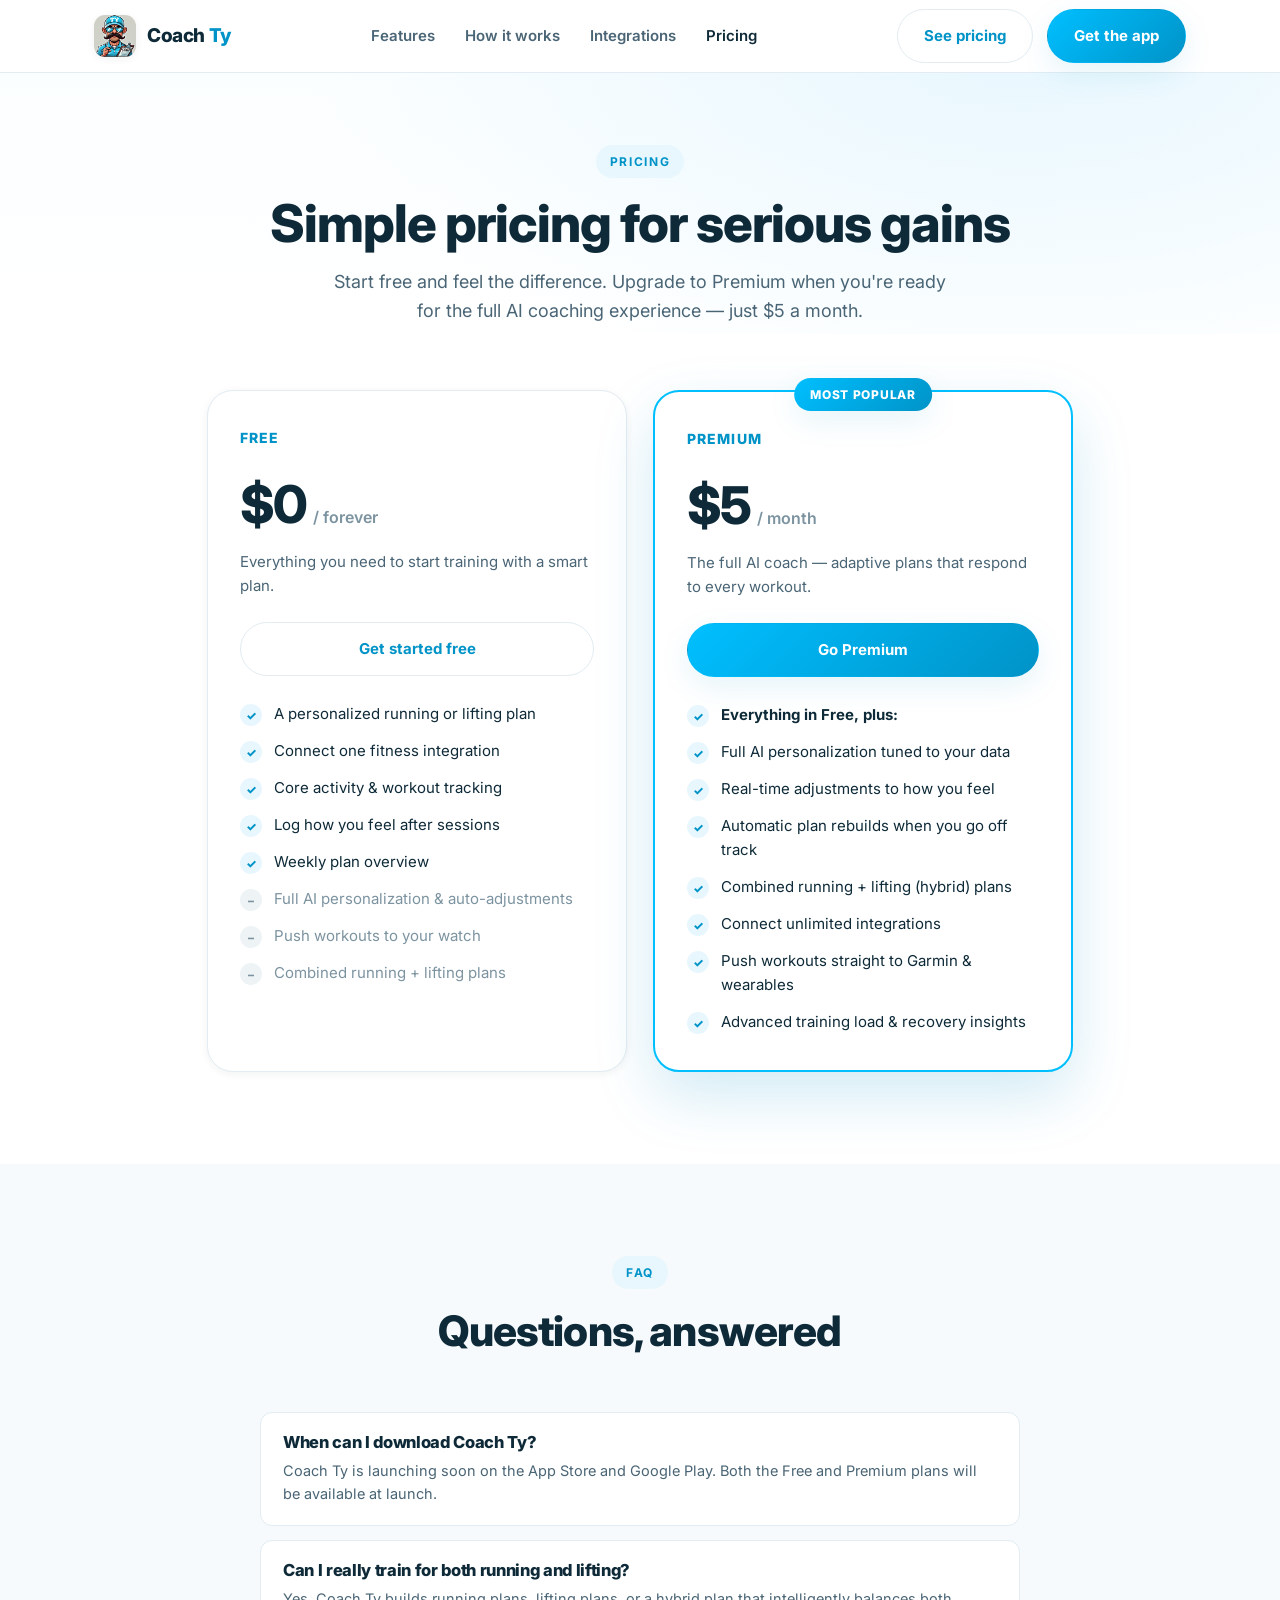
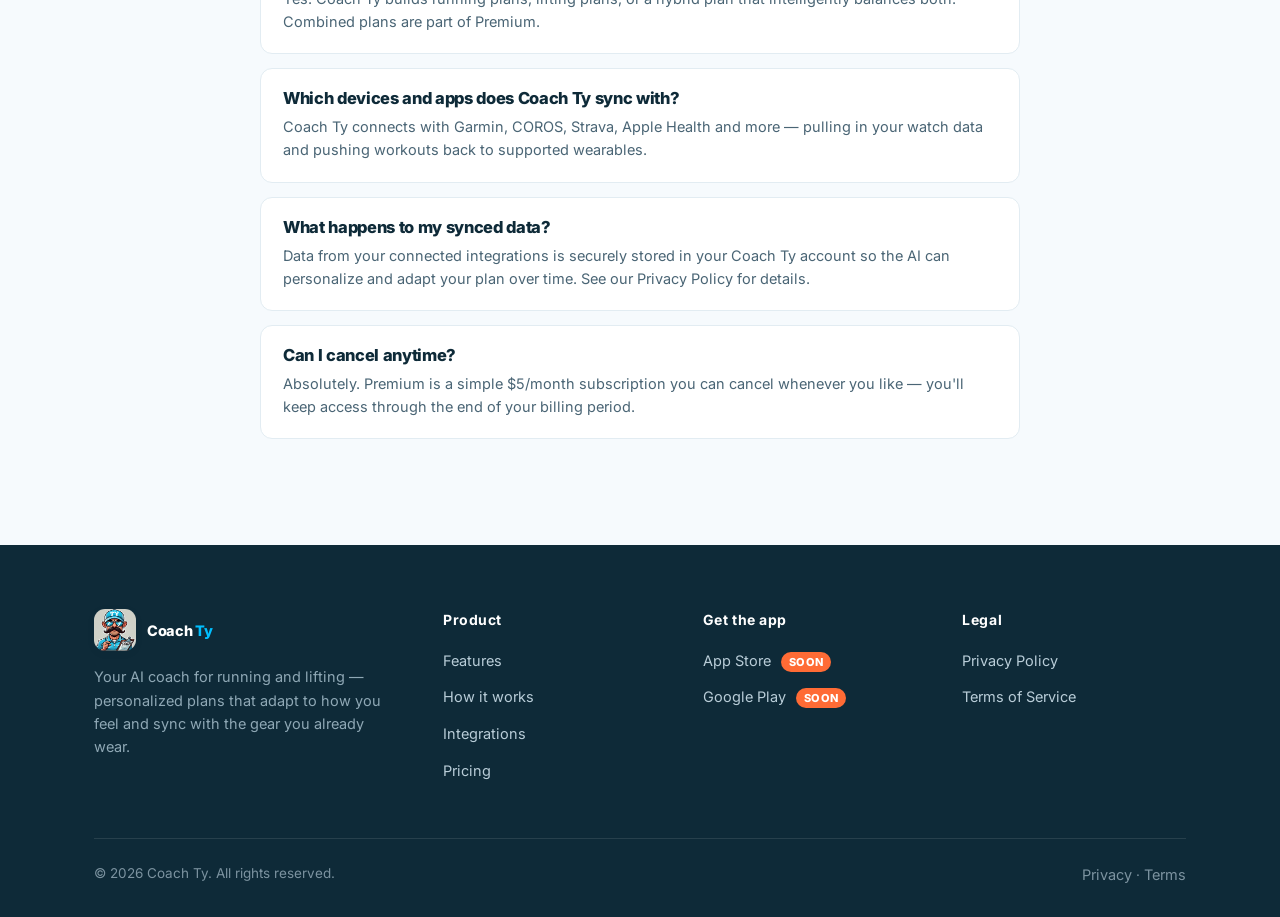
==== pricing.html @ 1398b13c "commit" ====
<!DOCTYPE html>
<html lang="en">
<head>
  <meta charset="UTF-8" />
  <meta name="viewport" content="width=device-width, initial-scale=1.0" />
  <title>Pricing — Coach Ty</title>
  <meta name="description" content="Coach Ty pricing. Start free, or go Premium for $5/month to unlock full AI personalization, unlimited adaptive plans, and two-way wearable sync." />
  <link rel="icon" type="image/png" href="static/img/logo.png" />
  <link rel="preconnect" href="https://fonts.googleapis.com" />
  <link rel="preconnect" href="https://fonts.gstatic.com" crossorigin />
  <link href="https://fonts.googleapis.com/css2?family=Inter:wght@400;500;600;700;800&display=swap" rel="stylesheet" />
  <link rel="stylesheet" href="static/css/styles.css" />
</head>
<body>

  <!-- NAV -->
  <header class="nav">
    <div class="container nav-inner">
      <a class="brand" href="index.html">
        <img src="static/img/logo.png" alt="Coach Ty logo" />
        <span>Coach<span class="tag"> Ty</span></span>
      </a>
      <nav class="nav-links">
        <a href="index.html#features">Features</a>
        <a href="index.html#how">How it works</a>
        <a href="index.html#integrations">Integrations</a>
        <a href="pricing.html">Pricing</a>
      </nav>
      <div class="nav-cta">
        <a href="pricing.html" class="btn btn-ghost">See pricing</a>
        <a href="index.html#download" class="btn btn-primary">Get the app</a>
      </div>
      <button class="nav-toggle" aria-label="Menu"><span></span><span></span><span></span></button>
    </div>
  </header>

  <!-- HEAD -->
  <section class="page-head">
    <div class="container">
      <span class="eyebrow">Pricing</span>
      <h1>Simple pricing for serious gains</h1>
      <p>Start free and feel the difference. Upgrade to Premium when you're ready for the full AI coaching experience — just $5 a month.</p>
    </div>
  </section>

  <!-- PRICING -->
  <section class="section" style="padding-top:56px;">
    <div class="container">
      <div class="price-grid">
        <!-- FREE -->
        <div class="price-card reveal">
          <span class="price-name">Free</span>
          <div class="price-amount"><span class="amt">$0</span><span class="per">/ forever</span></div>
          <p class="price-desc">Everything you need to start training with a smart plan.</p>
          <a href="index.html#download" class="btn btn-ghost">Get started free</a>
          <ul class="feat-list">
            <li><span class="ic">✓</span> A personalized running or lifting plan</li>
            <li><span class="ic">✓</span> Connect one fitness integration</li>
            <li><span class="ic">✓</span> Core activity &amp; workout tracking</li>
            <li><span class="ic">✓</span> Log how you feel after sessions</li>
            <li><span class="ic">✓</span> Weekly plan overview</li>
            <li class="muted"><span class="ic">–</span> Full AI personalization &amp; auto-adjustments</li>
            <li class="muted"><span class="ic">–</span> Push workouts to your watch</li>
            <li class="muted"><span class="ic">–</span> Combined running + lifting plans</li>
          </ul>
        </div>

        <!-- PREMIUM -->
        <div class="price-card featured reveal">
          <span class="price-tag">Most popular</span>
          <span class="price-name">Premium</span>
          <div class="price-amount"><span class="amt">$5</span><span class="per">/ month</span></div>
          <p class="price-desc">The full AI coach — adaptive plans that respond to every workout.</p>
          <a href="index.html#download" class="btn btn-primary">Go Premium</a>
          <ul class="feat-list">
            <li><span class="ic">✓</span> <strong>Everything in Free, plus:</strong></li>
            <li><span class="ic">✓</span> Full AI personalization tuned to your data</li>
            <li><span class="ic">✓</span> Real-time adjustments to how you feel</li>
            <li><span class="ic">✓</span> Automatic plan rebuilds when you go off track</li>
            <li><span class="ic">✓</span> Combined running + lifting (hybrid) plans</li>
            <li><span class="ic">✓</span> Connect unlimited integrations</li>
            <li><span class="ic">✓</span> Push workouts straight to Garmin &amp; wearables</li>
            <li><span class="ic">✓</span> Advanced training load &amp; recovery insights</li>
          </ul>
        </div>
      </div>
    </div>
  </section>

  <!-- FAQ -->
  <section class="section section-alt">
    <div class="container">
      <div class="section-head reveal">
        <span class="eyebrow">FAQ</span>
        <h2>Questions, answered</h2>
      </div>
      <div class="faq">
        <div class="faq-item reveal">
          <h4>When can I download Coach Ty?</h4>
          <p>Coach Ty is launching soon on the App Store and Google Play. Both the Free and Premium plans will be available at launch.</p>
        </div>
        <div class="faq-item reveal">
          <h4>Can I really train for both running and lifting?</h4>
          <p>Yes. Coach Ty builds running plans, lifting plans, or a hybrid plan that intelligently balances both. Combined plans are part of Premium.</p>
        </div>
        <div class="faq-item reveal">
          <h4>Which devices and apps does Coach Ty sync with?</h4>
          <p>Coach Ty connects with Garmin, COROS, Strava, Apple Health and more — pulling in your watch data and pushing workouts back to supported wearables.</p>
        </div>
        <div class="faq-item reveal">
          <h4>What happens to my synced data?</h4>
          <p>Data from your connected integrations is securely stored in your Coach Ty account so the AI can personalize and adapt your plan over time. See our <a href="privacy.html">Privacy Policy</a> for details.</p>
        </div>
        <div class="faq-item reveal">
          <h4>Can I cancel anytime?</h4>
          <p>Absolutely. Premium is a simple $5/month subscription you can cancel whenever you like — you'll keep access through the end of your billing period.</p>
        </div>
      </div>
    </div>
  </section>

  <!-- FOOTER -->
  <footer class="footer">
    <div class="container">
      <div class="footer-grid">
        <div>
          <a class="brand" href="index.html">
            <img src="static/img/logo.png" alt="Coach Ty logo" />
            <span>Coach<span class="tag"> Ty</span></span>
          </a>
          <p class="footer-about">Your AI coach for running and lifting — personalized plans that adapt to how you feel and sync with the gear you already wear.</p>
        </div>
        <div>
          <h5>Product</h5>
          <ul>
            <li><a href="index.html#features">Features</a></li>
            <li><a href="index.html#how">How it works</a></li>
            <li><a href="index.html#integrations">Integrations</a></li>
            <li><a href="pricing.html">Pricing</a></li>
          </ul>
        </div>
        <div>
          <h5>Get the app</h5>
          <ul>
            <li><a href="index.html#download">App Store <span class="footer-soon">Soon</span></a></li>
            <li><a href="index.html#download">Google Play <span class="footer-soon">Soon</span></a></li>
          </ul>
        </div>
        <div>
          <h5>Legal</h5>
          <ul>
            <li><a href="privacy.html">Privacy Policy</a></li>
            <li><a href="terms.html">Terms of Service</a></li>
          </ul>
        </div>
      </div>
      <div class="footer-bottom">
        <span>© 2026 Coach Ty. All rights reserved.</span>
        <span><a href="privacy.html">Privacy</a> · <a href="terms.html">Terms</a></span>
      </div>
    </div>
  </footer>

  <script src="static/js/main.js"></script>
</body>
</html>
---- static/css/styles.css ----
/* =========================================================
   Coach Ty — Design System
   Theme: Light blue + white, clean / modern / cutting-edge
   Accent palette mirrors the Coach Ty app:
     Run   #00BFFF   Lift  #FF6B35   Cross #34C759
   ========================================================= */

:root {
  /* Brand */
  --blue:        #00BFFF;   /* primary accent (run) */
  --blue-deep:   #0093C7;   /* darker hover */
  --blue-dark:   #007BA8;
  --blue-soft:   #E8F7FE;   /* tints / section bg */
  --blue-soft-2: #F4FBFF;
  --orange:      #FF6B35;   /* lift */
  --green:       #34C759;   /* cross-train */

  /* Neutrals */
  --bg:          #ffffff;
  --bg-alt:      #F6FAFD;
  --card-bg:     #ffffff;
  --text:        #0E2A38;
  --text-muted:  #4A6575;
  --text-subtle: #7C93A0;
  --border:      #E2ECF2;
  --divider:     #EEF3F6;

  /* Effects */
  --shadow-sm:  0 2px 8px rgba(14, 42, 56, 0.06);
  --shadow-md:  0 10px 30px rgba(0, 145, 199, 0.10);
  --shadow-lg:  0 24px 60px rgba(0, 145, 199, 0.18);
  --radius:     18px;
  --radius-sm:  12px;
  --radius-lg:  26px;
  --maxw:       1140px;

  --grad-blue: linear-gradient(135deg, #00BFFF 0%, #0093C7 100%);
  --grad-hero: radial-gradient(1200px 600px at 80% -10%, #E8F7FE 0%, rgba(232,247,254,0) 60%),
               linear-gradient(180deg, #FBFEFF 0%, #ffffff 100%);
}

/* ---------- Reset ---------- */
*, *::before, *::after { box-sizing: border-box; margin: 0; padding: 0; }

html { scroll-behavior: smooth; -webkit-text-size-adjust: 100%; }

body {
  font-family: 'Inter', -apple-system, BlinkMacSystemFont, 'Segoe UI', Roboto,
               Helvetica, Arial, sans-serif;
  color: var(--text);
  background: var(--bg);
  line-height: 1.6;
  -webkit-font-smoothing: antialiased;
  text-rendering: optimizeLegibility;
}

img { max-width: 100%; display: block; }
a { color: inherit; text-decoration: none; }

h1, h2, h3, h4 { line-height: 1.15; letter-spacing: -0.02em; font-weight: 800; }

.container {
  width: 100%;
  max-width: var(--maxw);
  margin: 0 auto;
  padding: 0 24px;
}

.eyebrow {
  display: inline-block;
  font-size: 12px;
  font-weight: 700;
  letter-spacing: 0.14em;
  text-transform: uppercase;
  color: var(--blue-deep);
  background: var(--blue-soft);
  padding: 7px 14px;
  border-radius: 999px;
  margin-bottom: 18px;
}

.section { padding: 92px 0; }
.section-alt { background: var(--bg-alt); }

.section-head { max-width: 680px; margin: 0 auto 56px; text-align: center; }
.section-head h2 { font-size: clamp(28px, 4vw, 42px); margin-bottom: 14px; }
.section-head p { font-size: 17px; color: var(--text-muted); }

.text-grad {
  background: var(--grad-blue);
  -webkit-background-clip: text;
  background-clip: text;
  -webkit-text-fill-color: transparent;
}

/* ---------- Buttons ---------- */
.btn {
  display: inline-flex;
  align-items: center;
  justify-content: center;
  gap: 9px;
  font-size: 15px;
  font-weight: 700;
  padding: 14px 26px;
  border-radius: 999px;
  border: 1.5px solid transparent;
  cursor: pointer;
  transition: transform .18s ease, box-shadow .18s ease, background .18s ease, color .18s ease;
  white-space: nowrap;
}
.btn-primary {
  background: var(--grad-blue);
  color: #fff;
  box-shadow: var(--shadow-md);
}
.btn-primary:hover { transform: translateY(-2px); box-shadow: var(--shadow-lg); }
.btn-ghost {
  background: #fff;
  color: var(--blue-deep);
  border-color: var(--border);
}
.btn-ghost:hover { border-color: var(--blue); transform: translateY(-2px); }
.btn-lg { padding: 17px 34px; font-size: 16px; }

/* ---------- Navbar ---------- */
.nav {
  position: sticky;
  top: 0;
  z-index: 100;
  background: rgba(255, 255, 255, 0.82);
  backdrop-filter: saturate(180%) blur(14px);
  -webkit-backdrop-filter: saturate(180%) blur(14px);
  border-bottom: 1px solid var(--border);
}
.nav-inner {
  height: 72px;
  display: flex;
  align-items: center;
  justify-content: space-between;
}
.brand { display: flex; align-items: center; gap: 11px; font-weight: 800; font-size: 19px; }
.brand img { width: 42px; height: 42px; border-radius: 11px; box-shadow: var(--shadow-sm); }
.brand span { letter-spacing: -0.02em; }
.brand .tag { color: var(--blue-deep); }

.nav-links { display: flex; align-items: center; gap: 30px; }
.nav-links a {
  font-size: 15px;
  font-weight: 600;
  color: var(--text-muted);
  transition: color .15s ease;
}
.nav-links a:hover, .nav-links a.active { color: var(--text); }
.nav-cta { display: flex; align-items: center; gap: 14px; }

.nav-toggle {
  display: none;
  background: none;
  border: 0;
  cursor: pointer;
  padding: 8px;
}
.nav-toggle span {
  display: block; width: 24px; height: 2px; background: var(--text);
  border-radius: 2px; transition: .25s;
}
.nav-toggle span + span { margin-top: 6px; }

/* ---------- Hero ---------- */
.hero { background: var(--grad-hero); padding: 86px 0 96px; overflow: hidden; }
.hero-grid {
  display: grid;
  grid-template-columns: 1.05fr 0.95fr;
  gap: 56px;
  align-items: center;
}
.hero h1 {
  font-size: clamp(38px, 5.4vw, 62px);
  margin-bottom: 22px;
}
.hero p.lead {
  font-size: 19px;
  color: var(--text-muted);
  max-width: 540px;
  margin-bottom: 32px;
}
.hero-actions { display: flex; flex-wrap: wrap; gap: 14px; margin-bottom: 28px; }
.hero-note { font-size: 14px; color: var(--text-subtle); }
.hero-note strong { color: var(--blue-deep); }

.hero-visual { position: relative; display: flex; justify-content: center; }
.hero-card {
  position: relative;
  width: 320px;
  background: #fff;
  border-radius: var(--radius-lg);
  box-shadow: var(--shadow-lg);
  border: 1px solid var(--border);
  padding: 22px;
  z-index: 2;
}
.hero-logo-wrap {
  position: absolute;
  inset: 0;
  display: flex;
  align-items: center;
  justify-content: center;
}
.hero-logo-glow {
  position: absolute;
  width: 380px; height: 380px;
  background: radial-gradient(circle, rgba(0,191,255,0.22), rgba(0,191,255,0) 70%);
  border-radius: 50%;
  filter: blur(6px);
}
.hero-mascot {
  width: 300px; height: auto;
  filter: drop-shadow(0 30px 50px rgba(0,123,168,0.28));
  position: relative; z-index: 2;
  animation: float 6s ease-in-out infinite;
}
@keyframes float {
  0%,100% { transform: translateY(0); }
  50%     { transform: translateY(-14px); }
}

/* Mini workout cards (mirrors the app day cards) */
.day-row { display: flex; flex-direction: column; gap: 10px; }
.day-card {
  border-radius: 14px;
  padding: 13px 15px;
  color: #fff;
}
.day-card .t { font-size: 14px; font-weight: 700; }
.day-card .s { font-size: 12px; color: rgba(255,255,255,0.9); margin-top: 2px; }
.run  { background: var(--blue); }
.lift { background: var(--orange); }
.cross{ background: var(--green); }
.rest {
  background: var(--divider);
  border: 1px solid var(--border);
  color: var(--text);
}
.rest .s { color: var(--text-subtle); }

/* ---------- Logo strip ---------- */
.logos {
  padding: 36px 0;
  border-bottom: 1px solid var(--border);
  background: #fff;
}
.logos p {
  text-align: center;
  font-size: 12px;
  letter-spacing: 0.14em;
  text-transform: uppercase;
  color: var(--text-subtle);
  font-weight: 700;
  margin-bottom: 20px;
}
.logo-list {
  display: flex;
  flex-wrap: wrap;
  justify-content: center;
  gap: 14px 18px;
}
.logo-pill {
  display: inline-flex;
  align-items: center;
  gap: 9px;
  font-weight: 700;
  font-size: 15px;
  color: var(--text-muted);
  background: var(--bg-alt);
  border: 1px solid var(--border);
  padding: 10px 18px;
  border-radius: 999px;
}
.logo-pill .dot { width: 9px; height: 9px; border-radius: 50%; }

/* ---------- Feature cards ---------- */
.grid-3 {
  display: grid;
  grid-template-columns: repeat(3, 1fr);
  gap: 24px;
}
.card {
  background: var(--card-bg);
  border: 1px solid var(--border);
  border-radius: var(--radius);
  padding: 30px 26px;
  box-shadow: var(--shadow-sm);
  transition: transform .2s ease, box-shadow .2s ease, border-color .2s ease;
}
.card:hover { transform: translateY(-4px); box-shadow: var(--shadow-md); border-color: #D6E8F2; }
.card-icon {
  width: 52px; height: 52px;
  border-radius: 14px;
  display: grid; place-items: center;
  font-size: 24px;
  margin-bottom: 18px;
  background: var(--blue-soft);
}
.card h3 { font-size: 19px; margin-bottom: 10px; }
.card p { font-size: 15px; color: var(--text-muted); }

/* ---------- Steps ---------- */
.steps { display: grid; grid-template-columns: repeat(4, 1fr); gap: 22px; }
.step { text-align: left; }
.step .num {
  width: 42px; height: 42px;
  border-radius: 50%;
  background: var(--grad-blue);
  color: #fff;
  display: grid; place-items: center;
  font-weight: 800; font-size: 17px;
  margin-bottom: 16px;
  box-shadow: var(--shadow-sm);
}
.step h4 { font-size: 17px; margin-bottom: 8px; }
.step p { font-size: 14.5px; color: var(--text-muted); }

/* ---------- Split / integrations feature ---------- */
.split {
  display: grid;
  grid-template-columns: 1fr 1fr;
  gap: 56px;
  align-items: center;
}
.split h2 { font-size: clamp(26px, 3.6vw, 38px); margin-bottom: 16px; }
.split p { font-size: 16.5px; color: var(--text-muted); margin-bottom: 14px; }
.check-list { list-style: none; margin-top: 8px; }
.check-list li {
  display: flex; gap: 12px; align-items: flex-start;
  font-size: 15.5px; color: var(--text); padding: 9px 0;
}
.check-list .ic {
  flex: 0 0 22px; width: 22px; height: 22px; border-radius: 50%;
  background: var(--blue-soft); color: var(--blue-deep);
  display: grid; place-items: center; font-size: 13px; font-weight: 800;
  margin-top: 1px;
}
.split-visual {
  background: var(--grad-blue);
  border-radius: var(--radius-lg);
  padding: 38px;
  color: #fff;
  box-shadow: var(--shadow-lg);
}
.sync-row {
  display: flex; align-items: center; justify-content: space-between;
  background: rgba(255,255,255,0.14);
  border: 1px solid rgba(255,255,255,0.22);
  border-radius: 14px;
  padding: 15px 18px;
  margin-bottom: 12px;
  backdrop-filter: blur(4px);
}
.sync-row:last-child { margin-bottom: 0; }
.sync-row .name { font-weight: 700; font-size: 15px; }
.sync-row .meta { font-size: 12.5px; color: rgba(255,255,255,0.82); margin-top: 1px; }
.sync-badge {
  font-size: 11px; font-weight: 800; letter-spacing: .04em;
  background: rgba(255,255,255,0.95); color: var(--blue-deep);
  padding: 5px 11px; border-radius: 999px; text-transform: uppercase;
}

/* ---------- App store CTA ---------- */
.cta-band {
  background: var(--grad-blue);
  border-radius: 28px;
  padding: 64px 40px;
  text-align: center;
  color: #fff;
  box-shadow: var(--shadow-lg);
  position: relative;
  overflow: hidden;
}
.cta-band::before {
  content: '';
  position: absolute; inset: 0;
  background: radial-gradient(600px 300px at 50% -30%, rgba(255,255,255,0.25), transparent 70%);
}
.cta-band h2 { font-size: clamp(28px, 4vw, 42px); margin-bottom: 14px; position: relative; }
.cta-band p { font-size: 18px; color: rgba(255,255,255,0.92); margin-bottom: 30px; position: relative; }

.store-row {
  display: flex; flex-wrap: wrap; gap: 16px; justify-content: center;
  position: relative;
}
.store-btn {
  display: inline-flex; align-items: center; gap: 13px;
  background: #0E2A38; color: #fff;
  padding: 13px 24px; border-radius: 14px;
  border: 1px solid rgba(255,255,255,0.12);
  transition: transform .18s ease, box-shadow .18s ease;
  text-align: left;
}
.store-btn:hover { transform: translateY(-3px); box-shadow: 0 16px 34px rgba(14,42,56,0.35); }
.store-btn .ic { font-size: 28px; line-height: 1; }
.store-btn .lines { display: flex; flex-direction: column; line-height: 1.2; }
.store-btn .small { font-size: 10.5px; letter-spacing: .06em; text-transform: uppercase; color: rgba(255,255,255,0.7); }
.store-btn .big { font-size: 17px; font-weight: 700; }
.store-btn .soon {
  margin-left: 6px; font-size: 10px; font-weight: 800;
  background: var(--orange); color: #fff;
  padding: 3px 8px; border-radius: 999px; text-transform: uppercase; letter-spacing: .05em;
}

/* ---------- Pricing ---------- */
.page-head { text-align: center; padding: 72px 0 8px; background: var(--grad-hero); }
.page-head .eyebrow { margin-bottom: 16px; }
.page-head h1 { font-size: clamp(34px, 5vw, 52px); margin-bottom: 14px; }
.page-head p { font-size: 18px; color: var(--text-muted); max-width: 620px; margin: 0 auto; }

.price-grid {
  display: grid;
  grid-template-columns: repeat(2, minmax(0, 420px));
  justify-content: center;
  gap: 26px;
  align-items: stretch;
}
.price-card {
  background: #fff;
  border: 1px solid var(--border);
  border-radius: var(--radius-lg);
  padding: 36px 32px;
  display: flex; flex-direction: column;
  box-shadow: var(--shadow-sm);
}
.price-card.featured {
  border: 2px solid var(--blue);
  box-shadow: var(--shadow-lg);
  position: relative;
}
.price-tag {
  position: absolute; top: -14px; left: 50%; transform: translateX(-50%);
  background: var(--grad-blue); color: #fff;
  font-size: 12px; font-weight: 800; letter-spacing: .06em; text-transform: uppercase;
  padding: 7px 16px; border-radius: 999px; box-shadow: var(--shadow-md);
}
.price-name { font-size: 14px; font-weight: 800; text-transform: uppercase; letter-spacing: .08em; color: var(--blue-deep); }
.price-amount { display: flex; align-items: baseline; gap: 6px; margin: 14px 0 4px; }
.price-amount .amt { font-size: 52px; font-weight: 800; letter-spacing: -0.03em; }
.price-amount .per { font-size: 16px; color: var(--text-subtle); font-weight: 600; }
.price-desc { font-size: 15px; color: var(--text-muted); margin-bottom: 24px; }
.price-card .btn { width: 100%; margin-bottom: 26px; }
.feat-list { list-style: none; display: flex; flex-direction: column; gap: 13px; }
.feat-list li { display: flex; gap: 12px; align-items: flex-start; font-size: 15px; color: var(--text); }
.feat-list .ic {
  flex: 0 0 22px; width: 22px; height: 22px; border-radius: 50%;
  background: var(--blue-soft); color: var(--blue-deep);
  display: grid; place-items: center; font-size: 12px; font-weight: 800; margin-top: 2px;
}
.feat-list .muted { color: var(--text-subtle); }
.feat-list .muted .ic { background: var(--divider); color: var(--text-subtle); }

.faq { max-width: 760px; margin: 0 auto; }
.faq-item {
  border: 1px solid var(--border);
  border-radius: var(--radius-sm);
  padding: 20px 22px;
  margin-bottom: 14px;
  background: #fff;
}
.faq-item h4 { font-size: 16.5px; margin-bottom: 7px; }
.faq-item p { font-size: 14.5px; color: var(--text-muted); }

/* ---------- Legal pages ---------- */
.legal { padding: 56px 0 90px; }
.legal-wrap { max-width: 820px; margin: 0 auto; }
.legal-wrap .updated { font-size: 14px; color: var(--text-subtle); margin-bottom: 36px; }
.legal-wrap h2 {
  font-size: 23px; margin: 38px 0 12px; padding-top: 8px;
}
.legal-wrap h3 { font-size: 17px; margin: 22px 0 8px; font-weight: 700; }
.legal-wrap p { font-size: 15.5px; color: var(--text-muted); margin-bottom: 14px; }
.legal-wrap ul { margin: 0 0 16px 22px; }
.legal-wrap li { font-size: 15.5px; color: var(--text-muted); margin-bottom: 8px; }
.legal-wrap a { color: var(--blue-deep); font-weight: 600; }
.legal-toc {
  background: var(--bg-alt);
  border: 1px solid var(--border);
  border-radius: var(--radius-sm);
  padding: 22px 26px;
  margin-bottom: 36px;
}
.legal-toc strong { display: block; font-size: 13px; text-transform: uppercase; letter-spacing: .08em; color: var(--text-subtle); margin-bottom: 12px; }
.legal-toc ol { margin-left: 20px; }
.legal-toc li { font-size: 15px; margin-bottom: 6px; }
.callout {
  background: var(--blue-soft);
  border: 1px solid #CFEDFA;
  border-left: 4px solid var(--blue);
  border-radius: var(--radius-sm);
  padding: 18px 20px;
  margin: 0 0 22px;
}
.callout p { color: var(--text); margin: 0; font-size: 15px; }

/* ---------- Footer ---------- */
.footer {
  background: #0E2A38;
  color: #B9CDD8;
  padding: 64px 0 30px;
}
.footer-grid {
  display: grid;
  grid-template-columns: 1.4fr 1fr 1fr 1fr;
  gap: 36px;
  margin-bottom: 44px;
}
.footer .brand { color: #fff; margin-bottom: 14px; }
.footer .brand .tag { color: var(--blue); }
.footer-about { font-size: 14.5px; color: #8FA8B5; max-width: 300px; }
.footer h5 { color: #fff; font-size: 14px; margin-bottom: 16px; letter-spacing: .04em; }
.footer ul { list-style: none; }
.footer li { margin-bottom: 11px; }
.footer a { font-size: 14.5px; color: #B9CDD8; transition: color .15s; }
.footer a:hover { color: var(--blue); }
.footer-soon {
  font-size: 11px; font-weight: 800; color: #fff;
  background: var(--orange); padding: 3px 8px; border-radius: 999px;
  margin-left: 6px; text-transform: uppercase; letter-spacing: .04em;
}
.footer-bottom {
  border-top: 1px solid rgba(255,255,255,0.1);
  padding-top: 24px;
  display: flex; justify-content: space-between; flex-wrap: wrap; gap: 12px;
  font-size: 13.5px; color: #7C93A0;
}
.footer-bottom a { color: #7C93A0; }
.footer-bottom a:hover { color: var(--blue); }

/* ---------- Reveal animation ---------- */
.reveal { opacity: 0; transform: translateY(22px); transition: opacity .6s ease, transform .6s ease; }
.reveal.in { opacity: 1; transform: none; }

/* ---------- Responsive ---------- */
@media (max-width: 900px) {
  .hero-grid { grid-template-columns: 1fr; gap: 40px; }
  .hero-visual { order: -1; }
  .grid-3 { grid-template-columns: 1fr; }
  .steps { grid-template-columns: repeat(2, 1fr); }
  .split { grid-template-columns: 1fr; gap: 36px; }
  .footer-grid { grid-template-columns: 1fr 1fr; }
  .price-grid { grid-template-columns: minmax(0, 460px); }

  .nav-links, .nav-cta .btn-ghost { display: none; }
  .nav-toggle { display: block; }
  .nav.open .nav-links {
    display: flex; flex-direction: column; gap: 0;
    position: absolute; top: 72px; left: 0; right: 0;
    background: #fff; border-bottom: 1px solid var(--border);
    padding: 8px 24px 18px;
  }
  .nav.open .nav-links a { padding: 13px 0; border-bottom: 1px solid var(--divider); width: 100%; }
}

@media (max-width: 540px) {
  .section { padding: 64px 0; }
  .steps { grid-template-columns: 1fr; }
  .footer-grid { grid-template-columns: 1fr; }
  .cta-band { padding: 48px 22px; }
  .hero { padding: 56px 0 64px; }
  .footer-bottom { flex-direction: column; }
}
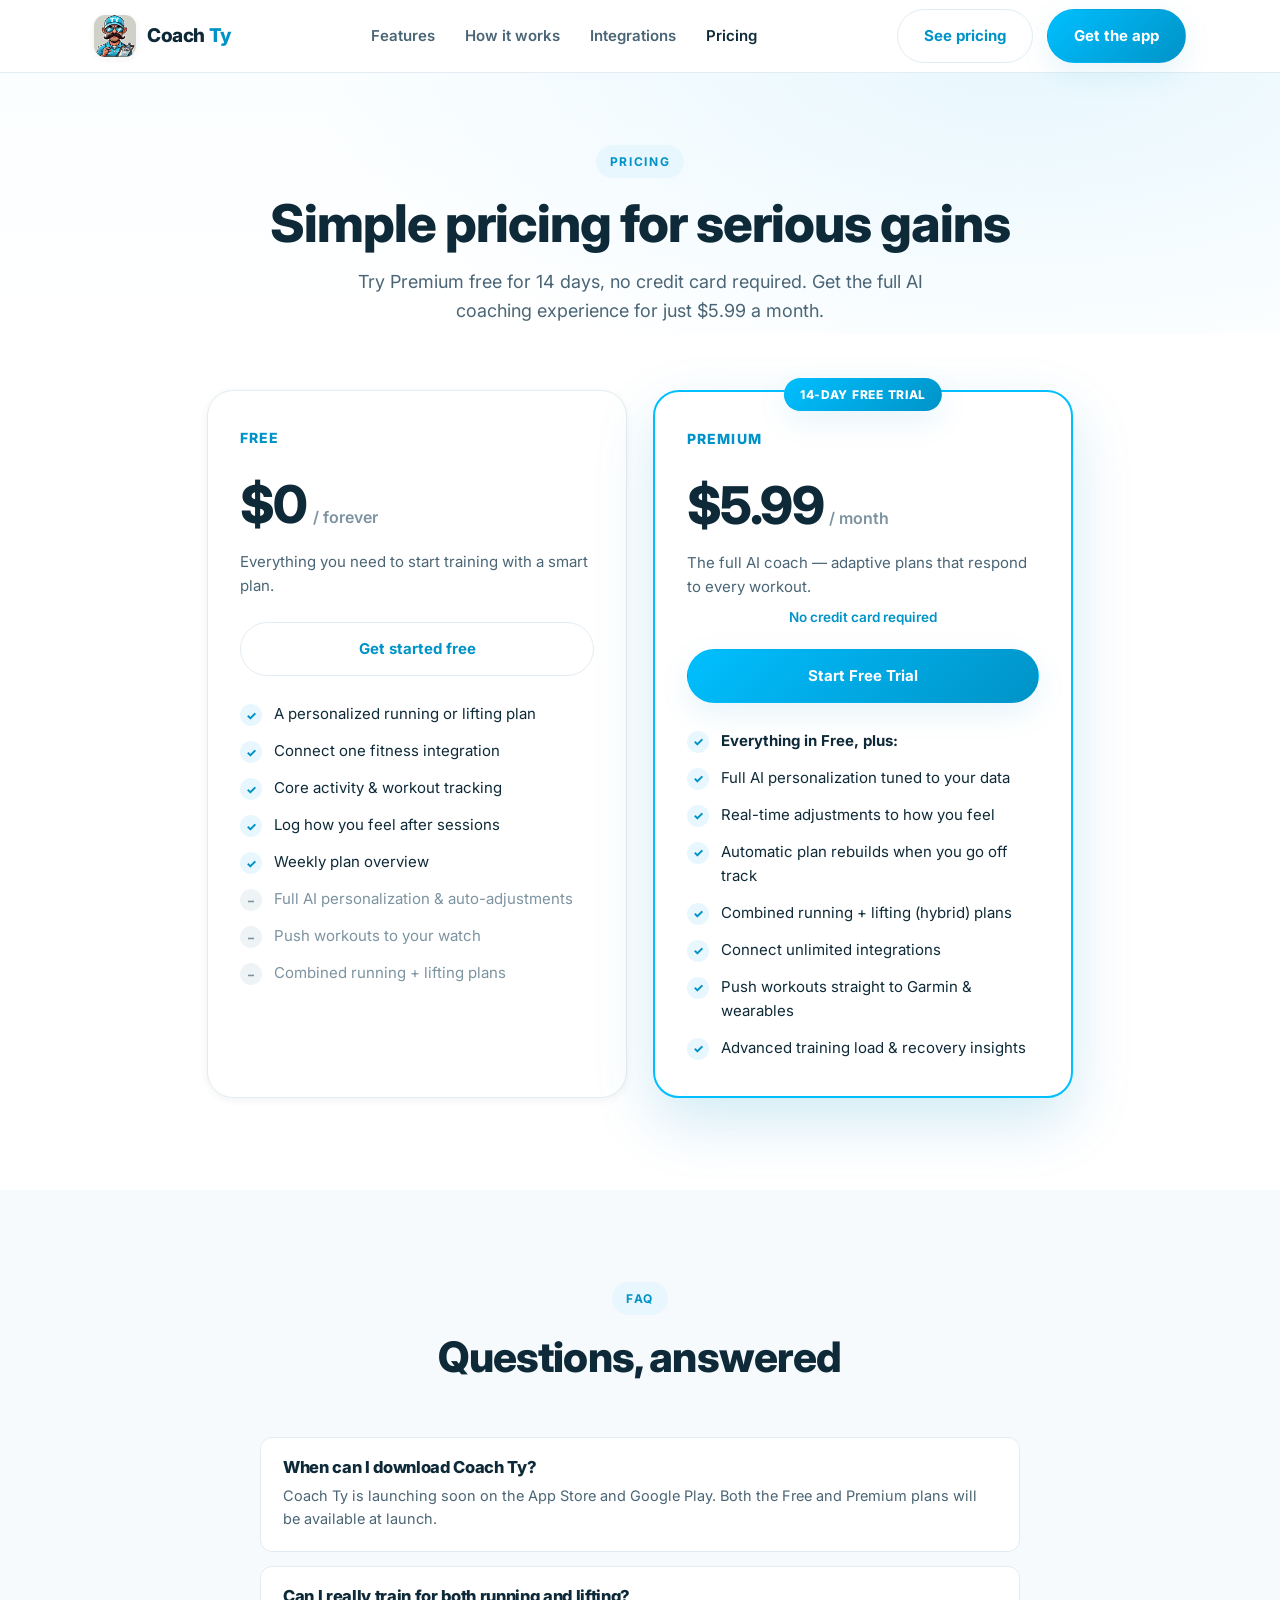
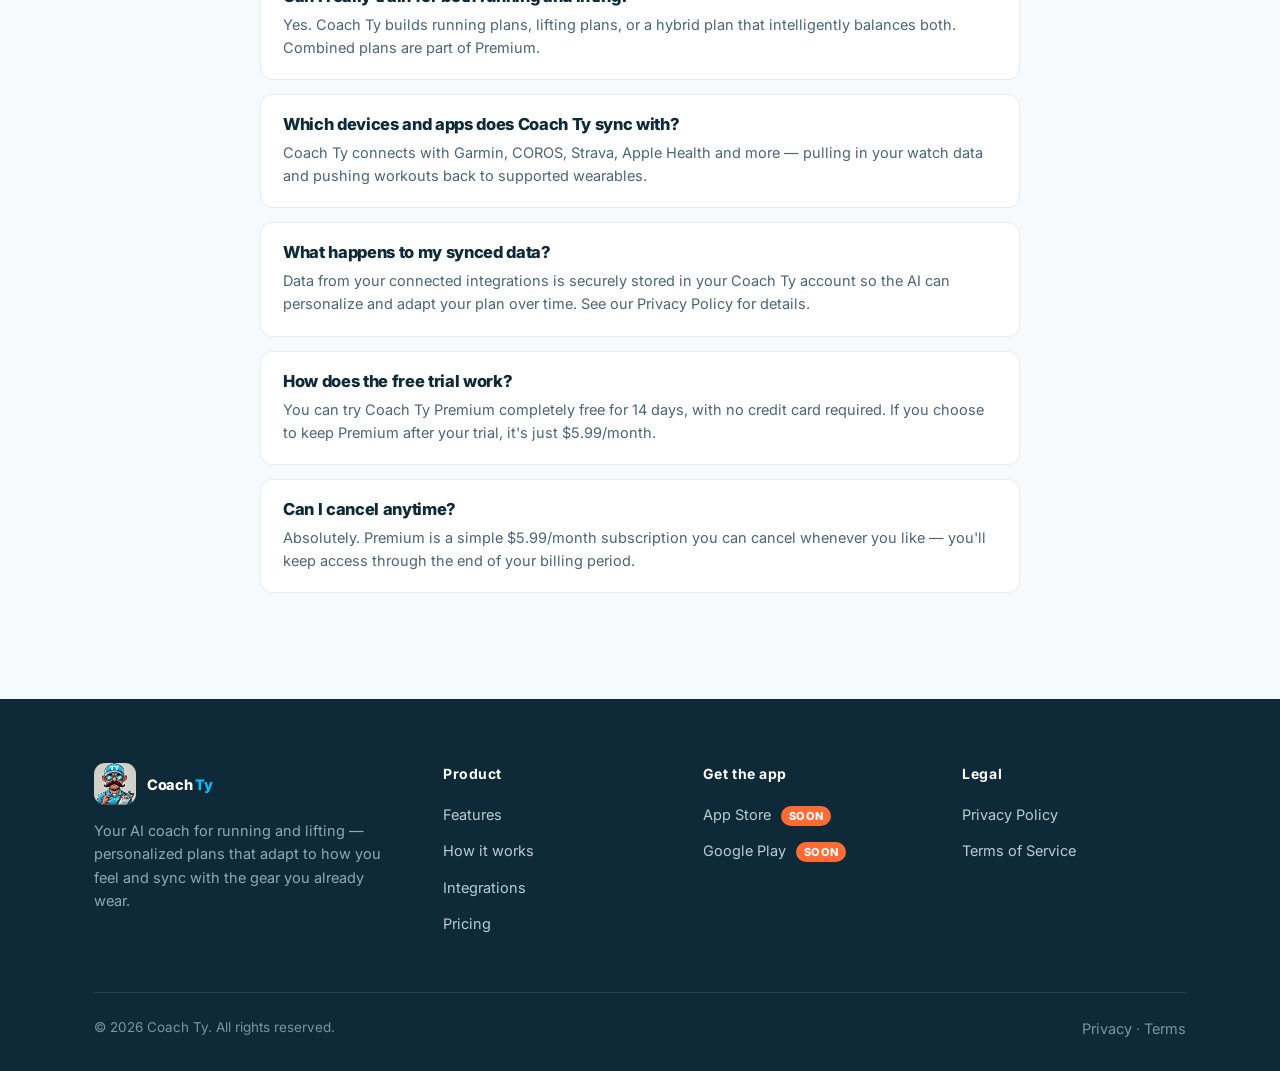
==== commit 1b8effae: "updates to site" ====
--- a/pricing.html
+++ b/pricing.html
@@ -4,7 +4,7 @@
   <meta charset="UTF-8" />
   <meta name="viewport" content="width=device-width, initial-scale=1.0" />
   <title>Pricing — Coach Ty</title>
-  <meta name="description" content="Coach Ty pricing. Start free, or go Premium for $5/month to unlock full AI personalization, unlimited adaptive plans, and two-way wearable sync." />
+  <meta name="description" content="Coach Ty pricing. Try Premium free for 14 days, then just $5.99/month. Unlock full AI personalization, unlimited adaptive plans, and wearable sync with no credit card required." />
   <link rel="icon" type="image/png" href="static/img/logo.png" />
   <link rel="preconnect" href="https://fonts.googleapis.com" />
   <link rel="preconnect" href="https://fonts.gstatic.com" crossorigin />
@@ -39,7 +39,7 @@
     <div class="container">
       <span class="eyebrow">Pricing</span>
       <h1>Simple pricing for serious gains</h1>
-      <p>Start free and feel the difference. Upgrade to Premium when you're ready for the full AI coaching experience — just $5 a month.</p>
+      <p>Try Premium free for 14 days, no credit card required. Get the full AI coaching experience for just $5.99 a month.</p>
     </div>
   </section>
 
@@ -67,11 +67,12 @@
 
         <!-- PREMIUM -->
         <div class="price-card featured reveal">
-          <span class="price-tag">Most popular</span>
+          <span class="price-tag">14-Day Free Trial</span>
           <span class="price-name">Premium</span>
-          <div class="price-amount"><span class="amt">$5</span><span class="per">/ month</span></div>
-          <p class="price-desc">The full AI coach — adaptive plans that respond to every workout.</p>
-          <a href="index.html#download" class="btn btn-primary">Go Premium</a>
+          <div class="price-amount"><span class="amt">$5.99</span><span class="per">/ month</span></div>
+          <p class="price-desc" style="margin-bottom: 8px;">The full AI coach — adaptive plans that respond to every workout.</p>
+          <div style="font-size: 13.5px; font-weight: 600; color: var(--blue-deep); margin-bottom: 20px; text-align: center;">No credit card required</div>
+          <a href="index.html#download" class="btn btn-primary">Start Free Trial</a>
           <ul class="feat-list">
             <li><span class="ic">✓</span> <strong>Everything in Free, plus:</strong></li>
             <li><span class="ic">✓</span> Full AI personalization tuned to your data</li>
@@ -112,8 +113,12 @@
           <p>Data from your connected integrations is securely stored in your Coach Ty account so the AI can personalize and adapt your plan over time. See our <a href="privacy.html">Privacy Policy</a> for details.</p>
         </div>
         <div class="faq-item reveal">
+          <h4>How does the free trial work?</h4>
+          <p>You can try Coach Ty Premium completely free for 14 days, with no credit card required. If you choose to keep Premium after your trial, it's just $5.99/month.</p>
+        </div>
+        <div class="faq-item reveal">
           <h4>Can I cancel anytime?</h4>
-          <p>Absolutely. Premium is a simple $5/month subscription you can cancel whenever you like — you'll keep access through the end of your billing period.</p>
+          <p>Absolutely. Premium is a simple $5.99/month subscription you can cancel whenever you like — you'll keep access through the end of your billing period.</p>
         </div>
       </div>
     </div>
--- a/static/css/styles.css
+++ b/static/css/styles.css
@@ -364,6 +364,12 @@
   background: rgba(255,255,255,0.95); color: var(--blue-deep);
   padding: 5px 11px; border-radius: 999px; text-transform: uppercase;
 }
+.sync-badge.soon {
+  background: rgba(255,255,255,0.15);
+  color: rgba(255,255,255,0.85);
+  border: 1px solid rgba(255,255,255,0.2);
+  backdrop-filter: blur(2px);
+}
 
 /* ---------- App store CTA ---------- */
 .cta-band {
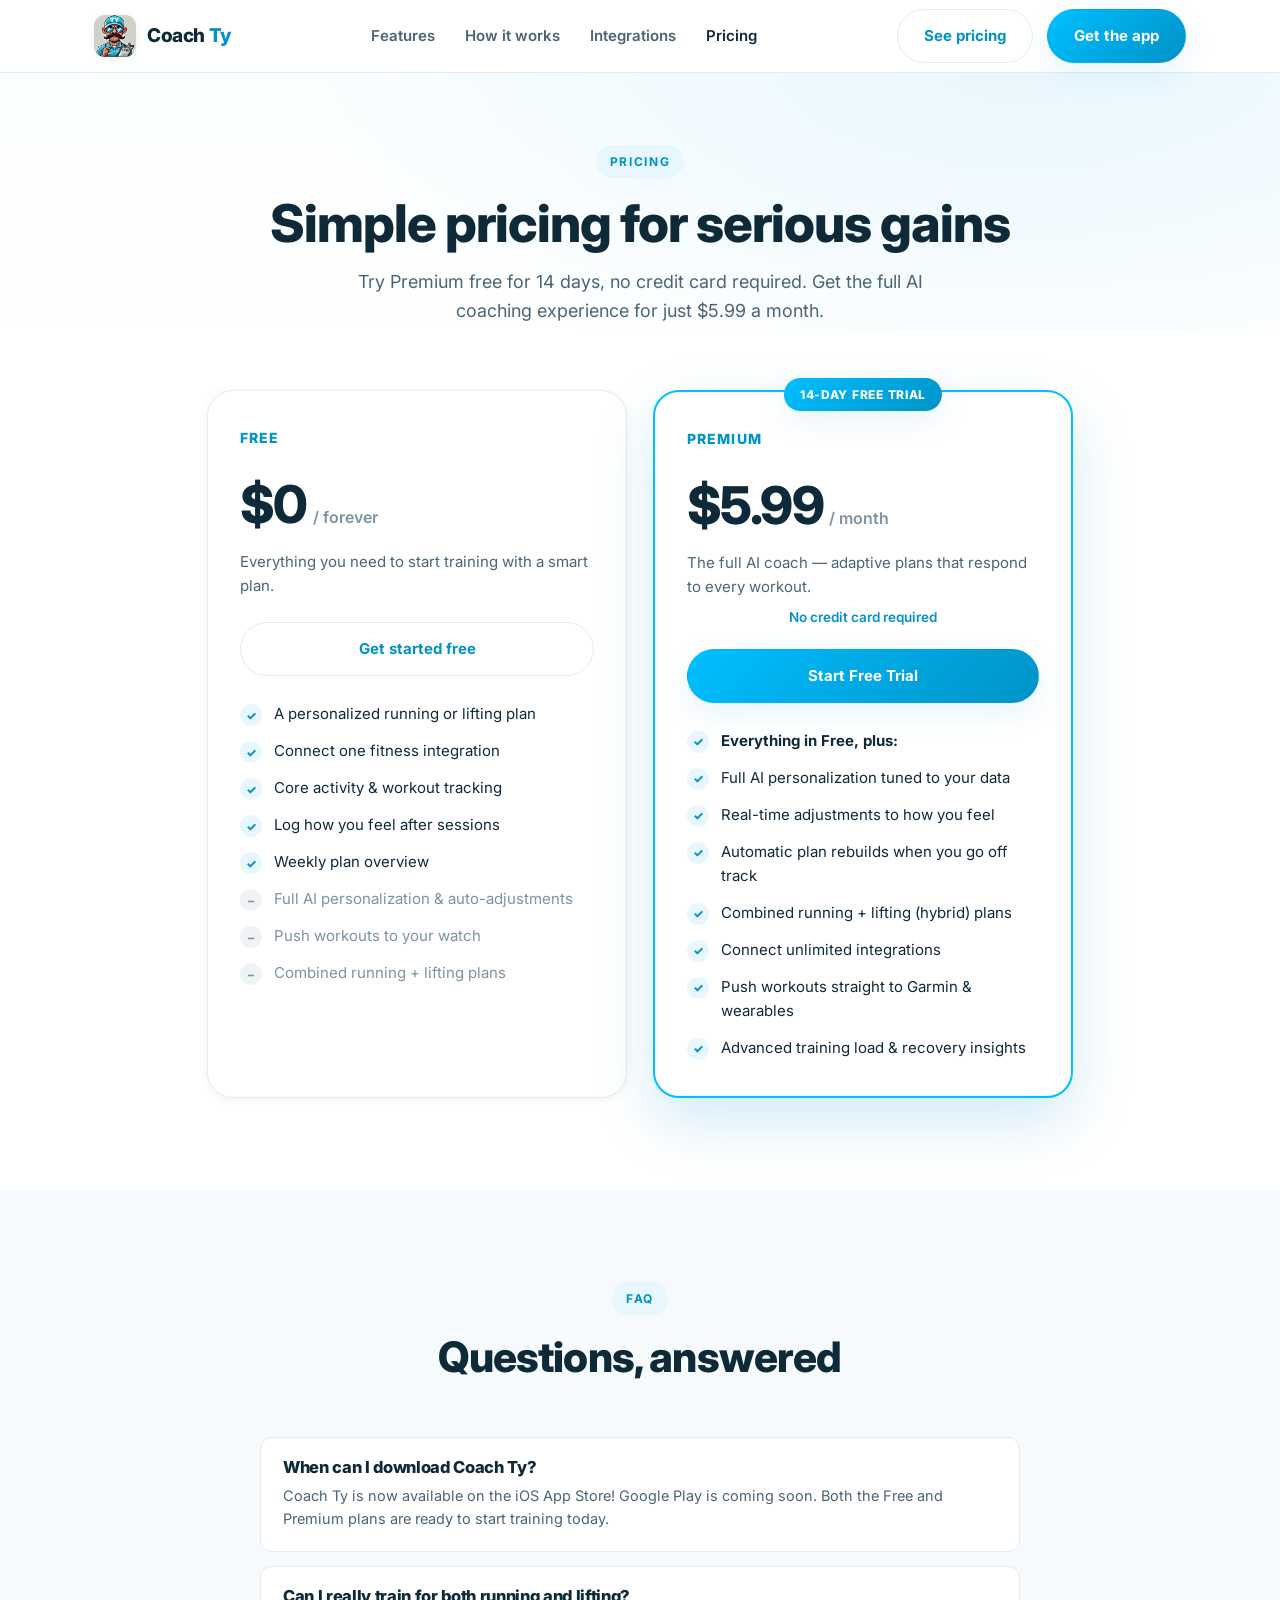
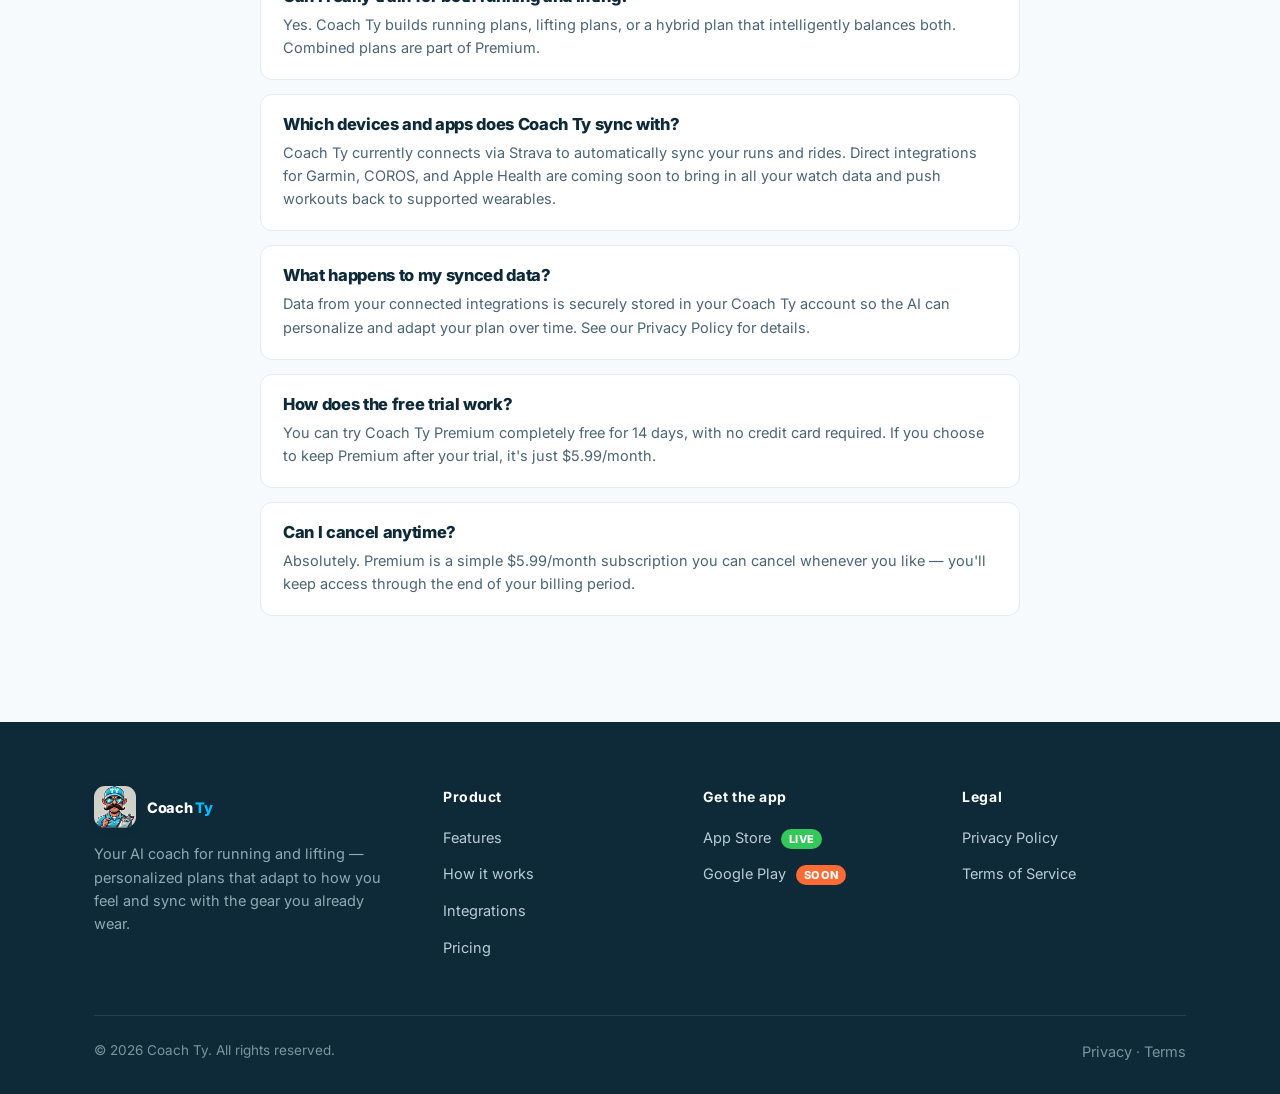
==== commit 94e5e761: "Update site: App Store live, Strava live with Garmin/COROS/Apple Health soon, and update contact ema" ====
--- a/pricing.html
+++ b/pricing.html
@@ -98,7 +98,7 @@
       <div class="faq">
         <div class="faq-item reveal">
           <h4>When can I download Coach Ty?</h4>
-          <p>Coach Ty is launching soon on the App Store and Google Play. Both the Free and Premium plans will be available at launch.</p>
+          <p>Coach Ty is now available on the iOS App Store! Google Play is coming soon. Both the Free and Premium plans are ready to start training today.</p>
         </div>
         <div class="faq-item reveal">
           <h4>Can I really train for both running and lifting?</h4>
@@ -106,7 +106,7 @@
         </div>
         <div class="faq-item reveal">
           <h4>Which devices and apps does Coach Ty sync with?</h4>
-          <p>Coach Ty connects with Garmin, COROS, Strava, Apple Health and more — pulling in your watch data and pushing workouts back to supported wearables.</p>
+          <p>Coach Ty currently connects via Strava to automatically sync your runs and rides. Direct integrations for Garmin, COROS, and Apple Health are coming soon to bring in all your watch data and push workouts back to supported wearables.</p>
         </div>
         <div class="faq-item reveal">
           <h4>What happens to my synced data?</h4>
@@ -147,7 +147,7 @@
         <div>
           <h5>Get the app</h5>
           <ul>
-            <li><a href="index.html#download">App Store <span class="footer-soon">Soon</span></a></li>
+            <li><a href="index.html#download">App Store <span class="footer-live">Live</span></a></li>
             <li><a href="index.html#download">Google Play <span class="footer-soon">Soon</span></a></li>
           </ul>
         </div>
--- a/static/css/styles.css
+++ b/static/css/styles.css
@@ -412,6 +412,11 @@
   background: var(--orange); color: #fff;
   padding: 3px 8px; border-radius: 999px; text-transform: uppercase; letter-spacing: .05em;
 }
+.store-btn .badge-live {
+  margin-left: 6px; font-size: 10px; font-weight: 800;
+  background: var(--green); color: #fff;
+  padding: 3px 8px; border-radius: 999px; text-transform: uppercase; letter-spacing: .05em;
+}
 
 /* ---------- Pricing ---------- */
 .page-head { text-align: center; padding: 72px 0 8px; background: var(--grad-hero); }
@@ -529,6 +534,11 @@
   background: var(--orange); padding: 3px 8px; border-radius: 999px;
   margin-left: 6px; text-transform: uppercase; letter-spacing: .04em;
 }
+.footer-live {
+  font-size: 11px; font-weight: 800; color: #fff;
+  background: var(--green); padding: 3px 8px; border-radius: 999px;
+  margin-left: 6px; text-transform: uppercase; letter-spacing: .04em;
+}
 .footer-bottom {
   border-top: 1px solid rgba(255,255,255,0.1);
   padding-top: 24px;
